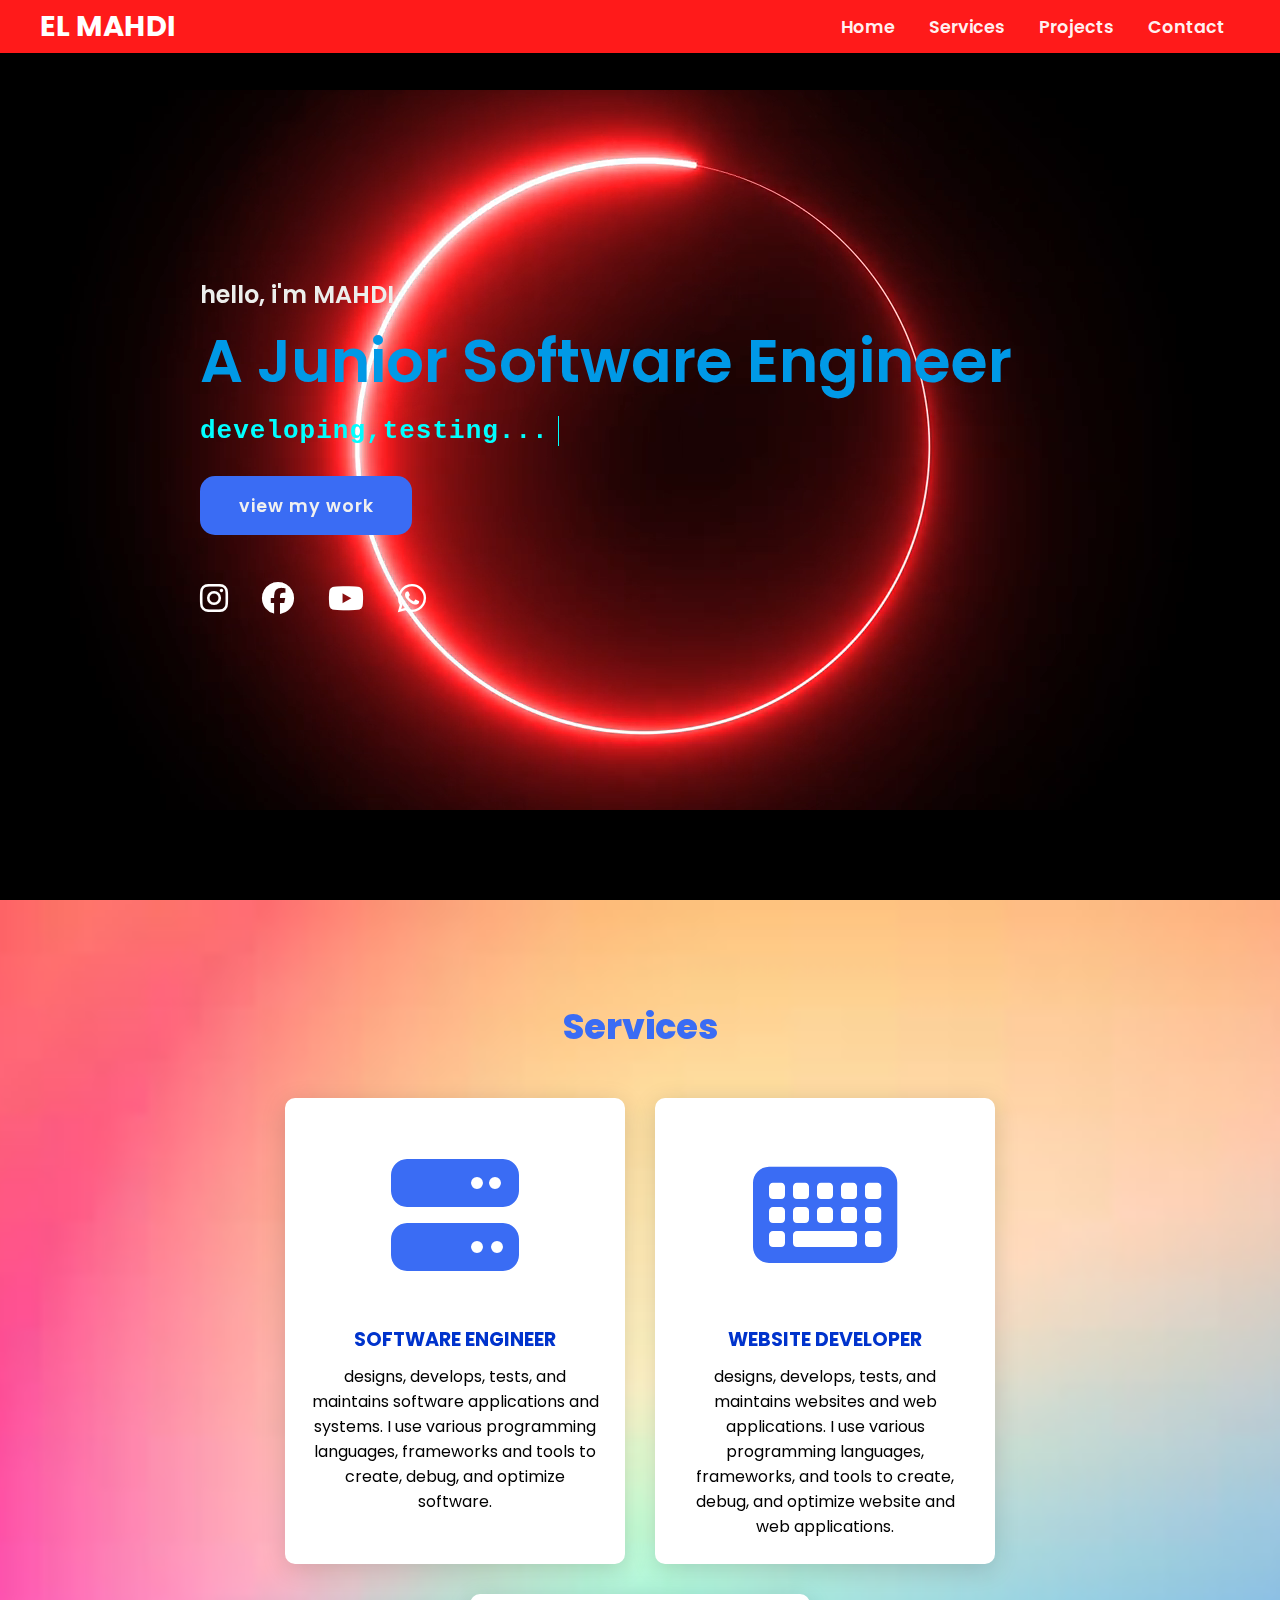
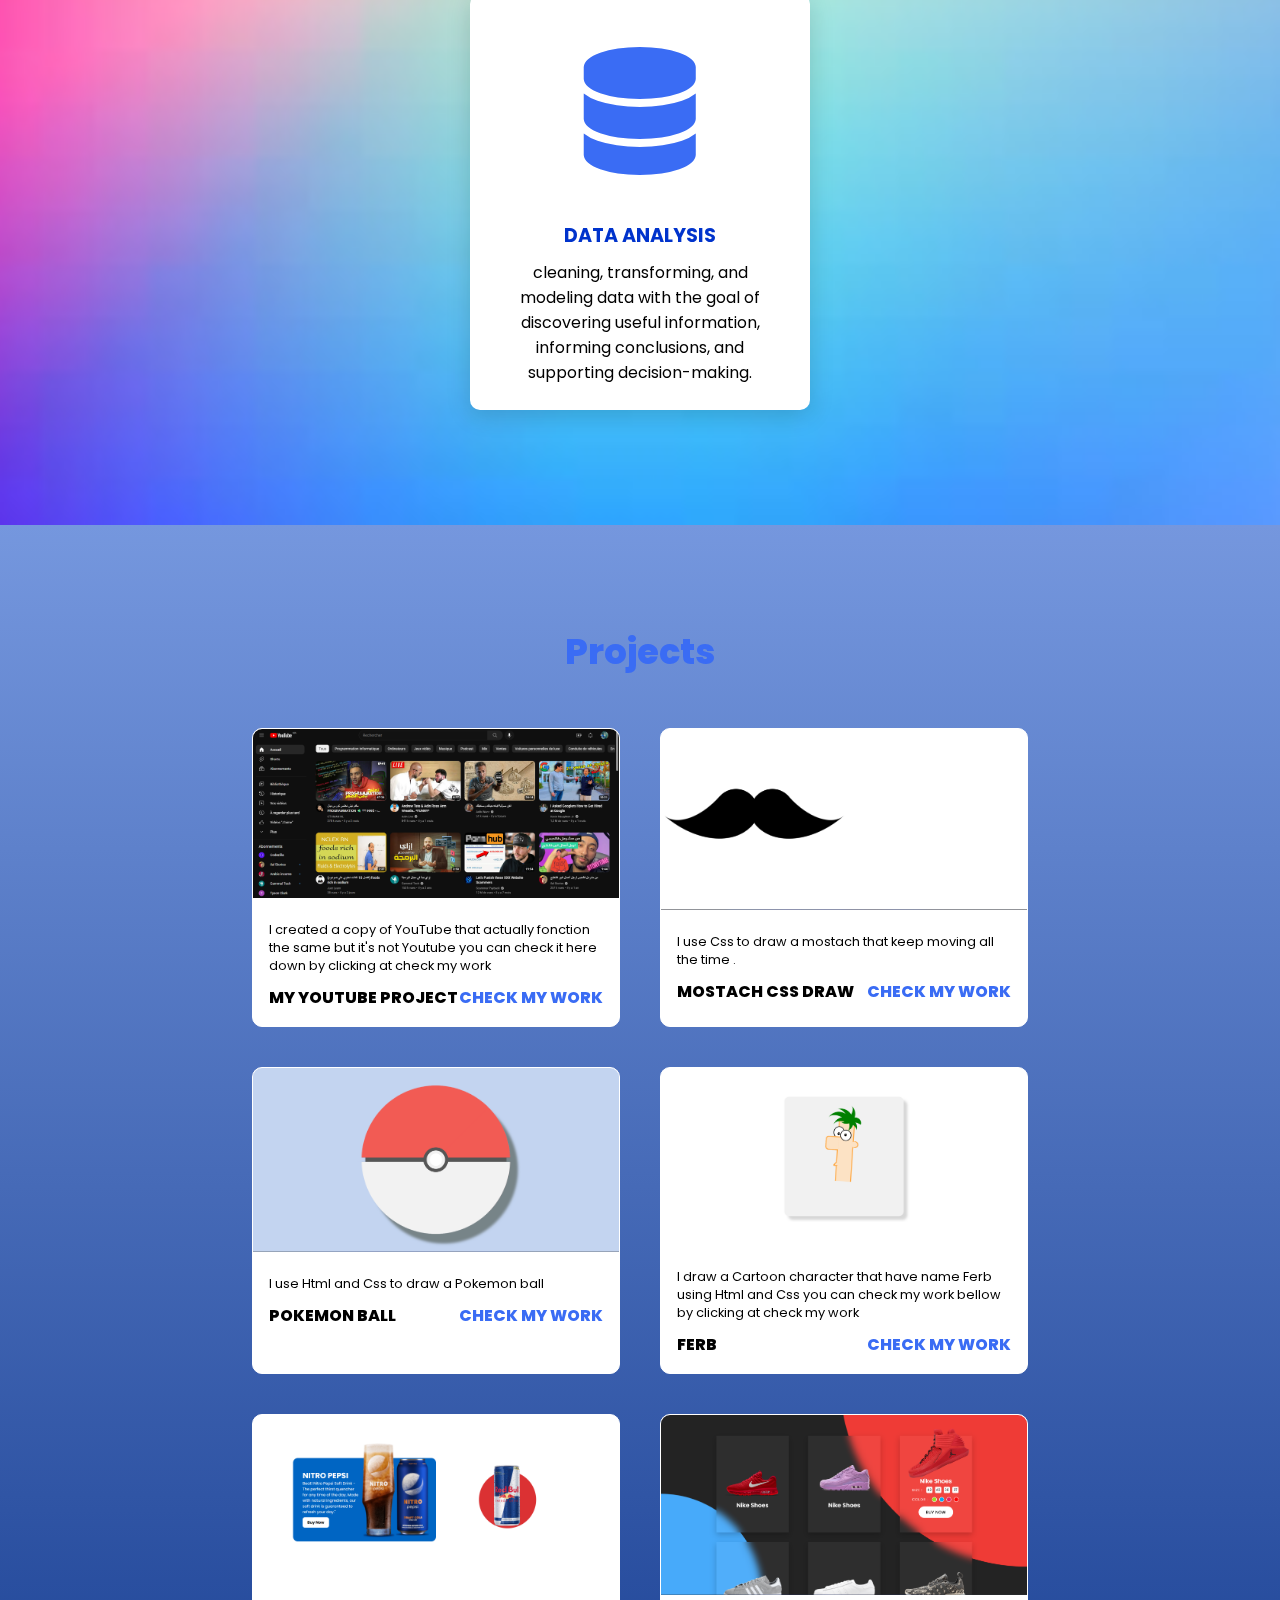
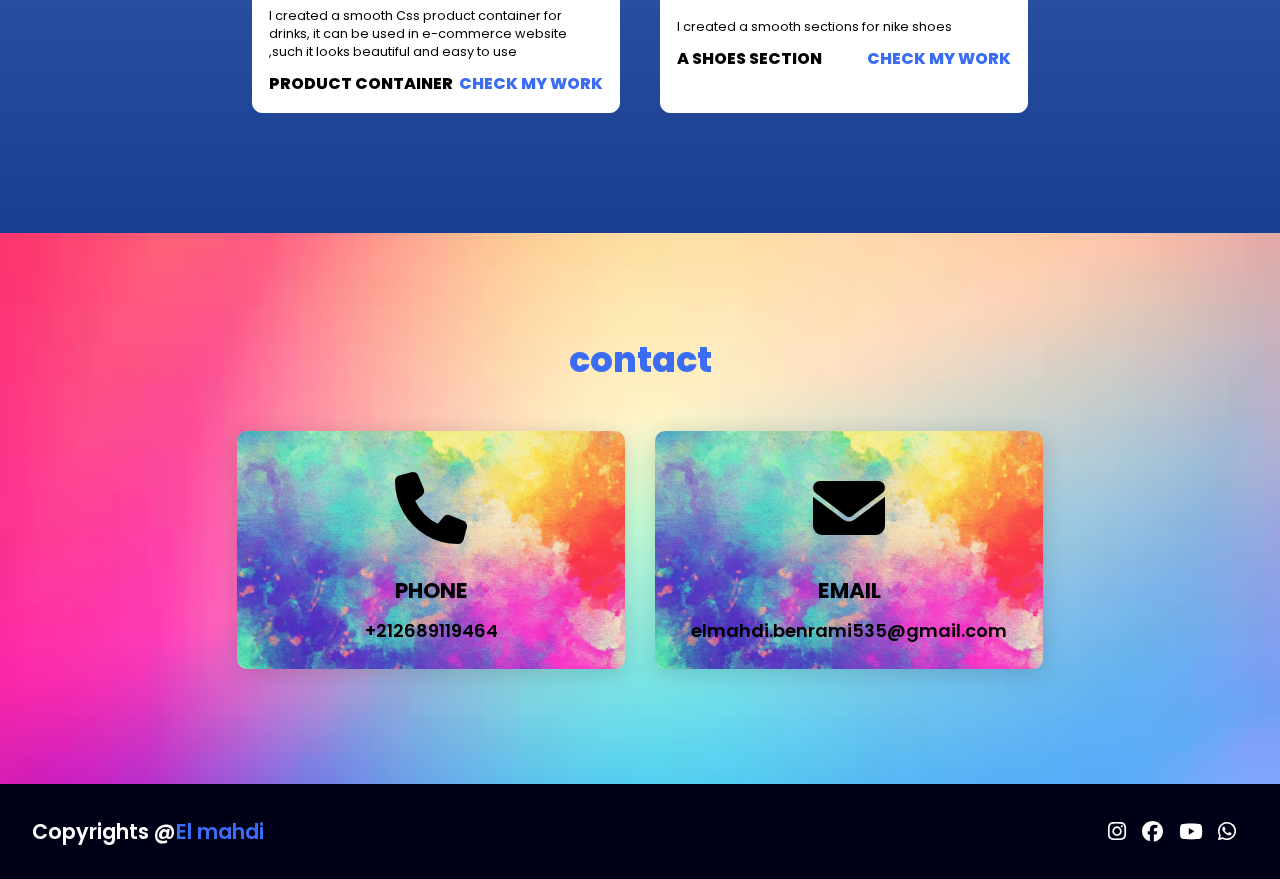
==== EL mahdi benrami/index.html @ 3c707ab7 "Add files via upload" ====
<!DOCTYPE html>
<html lang="en">
<head>
    <meta charset="UTF-8">
    <meta http-equiv="X-UA-Compatible" content="IE=edge">
    <meta name="viewport" content="width=device-width, initial-scale=1.0">
    <link rel="stylesheet" href="https://cdnjs.cloudflare.com/ajax/libs/font-awesome/6.1.1/css/all.min.css">
    <link rel="stylesheet" href="style.css">
    <title>EL MAHDI BENRAMI</title>
</head>
<body>
    <header>
    <a href="#" class="logo"> EL MAHDI </a>
    <nav class="navigation">
        <a href="#Home">Home</a>
        <a href="#services">Services </a>
        <a href="#projects">Projects </a>
        <a href="#contact">Contact  </a>
    </nav>
    </header>
    <section class="main"  id="Home">
        <div>
            <video autoplay muted loop class="myVideo">
                <source src="images/background-vid.mp4" type="video/mp4">
            </video>
            <h2>hello, i'm MAHDI<br><span>A Junior Software Engineer</span></h2>
            <h6> 
                <div class="wrapper">
                <div class="typing-demo">
                developing,testing...
                </div>
              </div>  
            </h6>
            <a href="#projects" class="main-btn">view my work</a>
            <div class="social-icons">
                <a href="https://www.instagram.com/elmahdi.bn/"><i class="fa-brands fa-instagram"></i></a>
                <a href="https://web.facebook.com/elmahdi535/"><i class="fa-brands fa-facebook"></i></a>
                <a href="https://www.youtube.com/channel/UCcJR5Y_60j73U5BV5Xv8eYw"><i class="fa-brands fa-youtube"></i></a>
                <a href="https://wa.me/message/GKH3WJZ5GASNC1"><i class="fa-brands fa-whatsapp"></i></a>
            </div>
        </div>
    </section>
    <section class="cards" id="services">
        <h2 class="title">Services</h2>
        <div class="content">
            <div class="card">
                <div class="icon">
                    <i class="fa-solid fa-server"></i>
                </div>
                <div class="info">
                    <h3>Software Engineer</h3>
                    <p>designs, develops, tests, and maintains software applications and systems. I use various programming languages, frameworks and tools to create, debug, and optimize software.</p>  
                </div>
            </div>
            <div class="card">
                <div class="icon">
                    <i class="fa-solid fa-keyboard"></i>
                </div>
                <div class="info">
                    <h3>WEBSITE DEVELOPER</h3>
                    <p>designs, develops, tests, and maintains websites and web applications. I use various programming languages, frameworks, and tools to create, debug, and optimize website and web applications.</p>
                </div>
            </div>
            <div class="card">
                <div class="icon">
                    <i class="fa-solid fa-database"></i>
                </div>
                <div class="info">
                    <h3>Data Analysis</h3>
                    <p>cleaning, transforming, and modeling data with the goal of discovering useful information, informing conclusions, and supporting decision-making.</p>           
                </div>
            </div>
        </div>
    </section>
    <section class="projects" id="projects">
        <h2 class="title">Projects
        </h2>
        <div class="content">
            <div class="project-card">
                <div class="project-image">
                    <img src="images/project 1.png">
                </div>
                <div class="project-info">
                    <p class="project-category">I created a copy of YouTube that actually fonction the same but it's not Youtube you can check it here down by clicking at check my work</p>
                    <strong class="project-title">
                        <span>My YouTube Project</span>
                        <a href="Project 1/index.html" class="more-details">check my work</a>
                    </strong>
                </div>
            </div>
            <div class="project-card">
                <div class="project-image">
                    <img src="images/project 2.png">
                </div>
                <div class="project-info">
                    <p class="project-category">I use Css to draw a mostach that keep moving all the time .</p>
                    <strong class="project-title">
                        <span>Mostach css Draw </span>
                        <a href="project 2/index.html" class="more-details">check my work</a>
                    </strong>
                </div>
            </div>
            <div class="project-card">
                <div class="project-image">
                    <img src="images/project 3.png">
                </div>
                <div class="project-info">
                    <p class="project-category">I use Html and Css to draw a Pokemon ball</p>
                    <strong class="project-title">
                        <span>Pokemon ball</span>
                        <a href="project 3/index.html" class="more-details">Check my work</a>
                    </strong>
                </div>
            </div>
            <div class="project-card">
                <div class="project-image">
                    <img src="images/project 4.png">
                </div>
                <div class="project-info">
                    <p class="project-category">I draw a Cartoon character that have name Ferb using Html and Css you can check my work bellow by clicking at check my work</p>
                    <strong class="project-title">
                        <span>Ferb</span>
                        <a href="project 4/index.html" class="more-details">Check my work</a>
                    </strong>
                </div>
            </div>
            <div class="project-card">
                <div class="project-image">
                    <img src="images/project 5.png">
                </div>
                <div class="project-info">
                    <p class="project-category">I created a smooth Css product container for drinks, it can be used in e-commerce website ,such it looks beautiful and easy to use</p>
                    <strong class="project-title">
                        <span>Product container</span>
                        <a href="Product-projet-1/index.html" class="more-details">Check my work</a>
                    </strong>
                </div>
            </div>
            <div class="project-card">
                <div class="project-image">
                    <img src="images/project 6.png">
                </div>
                <div class="project-info">
                    <p class="project-category">I created a smooth sections for nike shoes</p>
                    <strong class="project-title">
                        <span>A shoes Section</span>
                        <a href="product-projet-2/index.html" class="more-details">Check my work</a>
                    </strong>
                </div>
            </div>
        </div>
    </section>
    <section class="cards contact" id="contact">
        <h2 class="title">contact</h2>
        <div class="content">
            <div class="contact_cards">
                <a href="tel:+212689119464">
                <div class="icon">
                    <i class="fa-solid fa-phone"></i>
                </div>
                <div class="info">
                    <h3>Phone</h3>
                    <a href="tel:+212689119464">+212689119464</a>           
                </div>
                </a>
            </div>
            <div class="contact_cards">
                <a href="mailto:elmahdi.benrami535@gmail.com">
                <div class="icon">
                    <i class="fa-solid fa-envelope"></i>
                </div>
                <div class="info">
                    <h3>Email</h3>
                    <a href="mailto:elmahdi.benrami535@gmail.com">elmahdi.benrami535@gmail.com</a>
                </div>
                </a>
            </div>
        </div>
    </section>
    <footer class="footer">
        <p class="footer-title">Copyrights @<span>El mahdi</span></p>
        <div class="social-icons">
            <a href="https://www.instagram.com/elmahdi.bn/"><i class="fa-brands fa-instagram"></i></a>
            <a href="https://web.facebook.com/elmahdi535/"><i class="fa-brands fa-facebook"></i></a>
            <a href="https://www.youtube.com/channel/UCcJR5Y_60j73U5BV5Xv8eYw"><i class="fa-brands fa-youtube"></i></a>
            <a href="+212689119464"><i class="fa-brands fa-whatsapp"></i></a>
        </div>
    </footer>
</body>
</html>
---- EL mahdi benrami/style.css ----
/*the best way to style our css is to put this 
!DOCTYPE html>
<html lang="en">
<head>
    <meta charset="UTF-8">
    <meta http-equiv="X-UA-Compatible" content="IE=edge">
    <meta name="viewport" content="width=device-width, initial-scale=1.0">
    <link rel="stylesheet" href="https://cdnjs.cloudflare.com/ajax/libs/font-awesome/6.1.1/css/all.min.css">
    <link rel="stylesheet" href="style.css">
    <title>EL MAHDI BENRAMI</title>
</head>
<body>
    <header>
       bla bla bla bla bla bla
    </header>
    <section>
       bla bla bla bla 
    </section>
    <footer>
       bla bla
    </footer>
</body>    
</html>
*/
@import url('https://fonts.googleapis.com/css2?family=Poppins:ital,wght@0,100;0,200;0,300;0,400;0,500;0,600;0,700;0,800;0,900;1,100;1,200;1,300;1,400;1,500;1,600;1,700;1,800;1,900&display=swap');

*{
    font-family: 'Poppins', sans-serif;            /*we use this to reset css*/
    margin: 0;
    padding: 0;
    box-sizing: border-box;
    scroll-behavior: smooth;
}

header{
    background: #ff1a1a;
    width: 100%;
    position: fixed;/*to make the header not moving when we do scrole*/
    z-index: 999;
    display: flex;
    justify-content: space-between;
    align-items: center;
    padding: 5px 40px ;
}

.logo {
    text-decoration: none;
    color: #ffffff;
    text-transform:uppercase;/*to make all the letter capital*/
    font-weight: 700;
    font-size: 1.8em;
}


.navigation a{
    color: rgba(255, 255, 255, 0.952); /*to change the 
    color of the writing in the navigation a*/
    text-decoration: none; /*to delete the line under the (a) element*/
    font-size: 1.1em;
    font-weight: 600;
    padding-left: 15px;
    padding-right: 15px;
    border-radius: 15px;
}

.navigation a:hover{
    background: #fff;/*The CSS background properties are used to add background effects for elements.*/
    color: #2b1055;
}


section {
    padding: 100px 200px;
}


.main{
    width: 100%;
    min-height: 100vh;
    display: flex;
    align-items: center;
}

.main video{          
    display: block;
    position: absolute;    
    background-position: center;
    background-repeat: no-repeat;
    background-size: cover;
    top: 0;
    left: 0;
    right: 0;
    bottom: 0;
    width: 100%;
    height: 100%;
    z-index: -1;
    background-color: #000;
}



.main h2{
    color: rgb(236, 238, 236);
    font-size: 1.5em;
    font-weight: 600;
}

.main h2 span{
    display: inline-block;
    margin-top: 4px;
    color: #0099e6;
    font-size: 2.5em;
    font-weight: 600;
}

.main h6{
    color: #00ffff;
    font-size:1em;
    font-weight: 600;
    letter-spacing: 1px;
    margin-top: 10px;
    margin-bottom: 30px;
}

.main-btn{
    color:#f0f0f0;
    background-color:#3a6cf4;
    text-decoration: none;
    font-size:1.1em;
    font-weight:600;
    display: inline-block;
    padding: 0.9375em 2.1875em;
    letter-spacing: 1px;
    border-radius: 15px;
    margin-bottom: 40px;
    transition: 1s ease;
}

.main-btn:hover{
    background-color:#0033cc;
    transform: scale(1.1)
}

.social-icons a{
    color: #fff;
    font-size: 2em;
    padding-right:30px;
}

.social-icons a:hover{
    transition: 0.7s ease;
    color: blue;
}

.title{
    display: flex;
    justify-content: center;
    color: #3a6cf4;
    font-size: 2.2em;
    font-weight: 800;
    margin-bottom: 30px;    
}

.content {
    display: flex;
    justify-content: center;
    flex-direction: row;
    flex-wrap: wrap;
}

.card {
    background-color: #fff;
    width: 21.25em;
    box-shadow: 0 5px 25px rgba(1 1 1 / 15%);
    border-radius: 10px;
    padding: 25px;
    margin: 15px;
}

.card:hover{
    transform: scale(1.1);
    transition:0.7s ease;
}

.card:hover{
    transform: scale(1.1)
}

.icon {
    color: #3a6cf4;
    font-size: 8em;
    text-align: center;
}

.info {
    text-align: center;
}

.info h3{
    color:#0033cc;
    font-size: 1.2em;
    font-weight: 700;
    margin: 10px;
    text-transform: uppercase;
}


.projects{
    background: linear-gradient(#7597de,#183e91);
}

.projects .content{
    margin-top: 30px;
}

.project-card{
    background-color: #fff;
    border: 1px solid #fff;
    min-height: 14em;
    width: 23em;
    overflow: hidden;
    border-radius: 10px;
    margin: 20px; 
    transition: 0.7s ease;
}
   
.project-card:hover{
    transform: scale(1.1);
}

.project-card:hover .project-image{
    opacity:0.9;
}

.project-image img{
    width: 100%;
}

.project-image{
    background-size: cover; /*to make all the pic shows without any cut */
    background-position: center;/*to make the pic in center */
}

.project-info{
    padding: 1em;
}

.project-category{
    font-size: 0.8em;
    color:#000;
}

.project-title{
    display: flex;
    justify-content: space-between;
    text-transform: uppercase;
    font-weight: 800;
    margin-top: 10px;
}

.more-details{
    text-decoration: none;
    color:#3a6cf4;
}

.more-details:hover{
    color:#0050fc;
}

.contact .icon{
    font-size: 4.5em;
}

.contact .info h3{
    color: #000;
}

.contact .info a{
    text-decoration: none;
    color: #000;
}

.contact .info a{
    font-size: 18px;
    font-weight: 600;
    text-align: center;
}

.cards{
    background: url(images/cards_background.jpg) no-repeat;
    background-position: center;
    background-size: cover;
}


.contact .contact_cards:hover{
    transform: scale(1.1);
    transition:0.7s ease;
}

.contact_cards{
    background-color: #fff;
    width: 24.25em;
    box-shadow: 0 5px 25px rgba(1 1 1 / 15%);
    border-radius: 10px;
    padding: 25px;
    margin: 15px;
}

.contact_cards:hover{
    transform: scale(1.1)
}

.contact_cards{
    background: url(images/background.card.jpg) no-repeat;
    background-position: center;
    background-size: cover;
}

.contact_cards i{
    color: #000;
}

.footer{
    background-color: #000016;
    color: #fff;
    padding: 2em;
    display:flex ;
    justify-content: space-between;
}

.footer-title{
    font-size: 1.3em;
    font-weight: 600;
}

.footer-title span{
    color: #3a6cf4;
}

.footer .social-icons a{
    font-size: 1.3em;
    padding: 0 12px 0 0;
}

.typing-demo {
    width: 23ch;
    animation: typing 2s steps(30), blink 0.5s step-end infinite alternate;
    white-space: nowrap;
    overflow: hidden;
    border-right: 1px solid;
    font-family: monospace;
    font-size: 2em;
  }



  @keyframes typing {
    from {
      width: 0;
    }
  }
  
  @keyframes blink {
    50% {
      border-color: transparent;
    }
  }

@media (max-width:1023px){
    
    header{
        padding: 12px 20px;
    }
    
    .navigation a{
        padding-left: 10px;
    }
    
    .title{
        font-size: 1.8em;  
    }
   
    section{
        padding: 80px 20px;
    }

    .main-content h2{
        font-size: 1em;
    }

    .main-content h3{
        font-size: 1.6em;
    }

    .content{
        flex-direction: column;
        align-items: center;
    }
}

@media (max-width:641px){
    body{
        font-size: 12px;
    }

    .main-content h2{
        font-size: 0.8em;;
    }

    .main-content h3{
        font-size: 1.4em;
    }
}

@media (max-width:300px){
    body{
        font-size: 10px;
    }
}
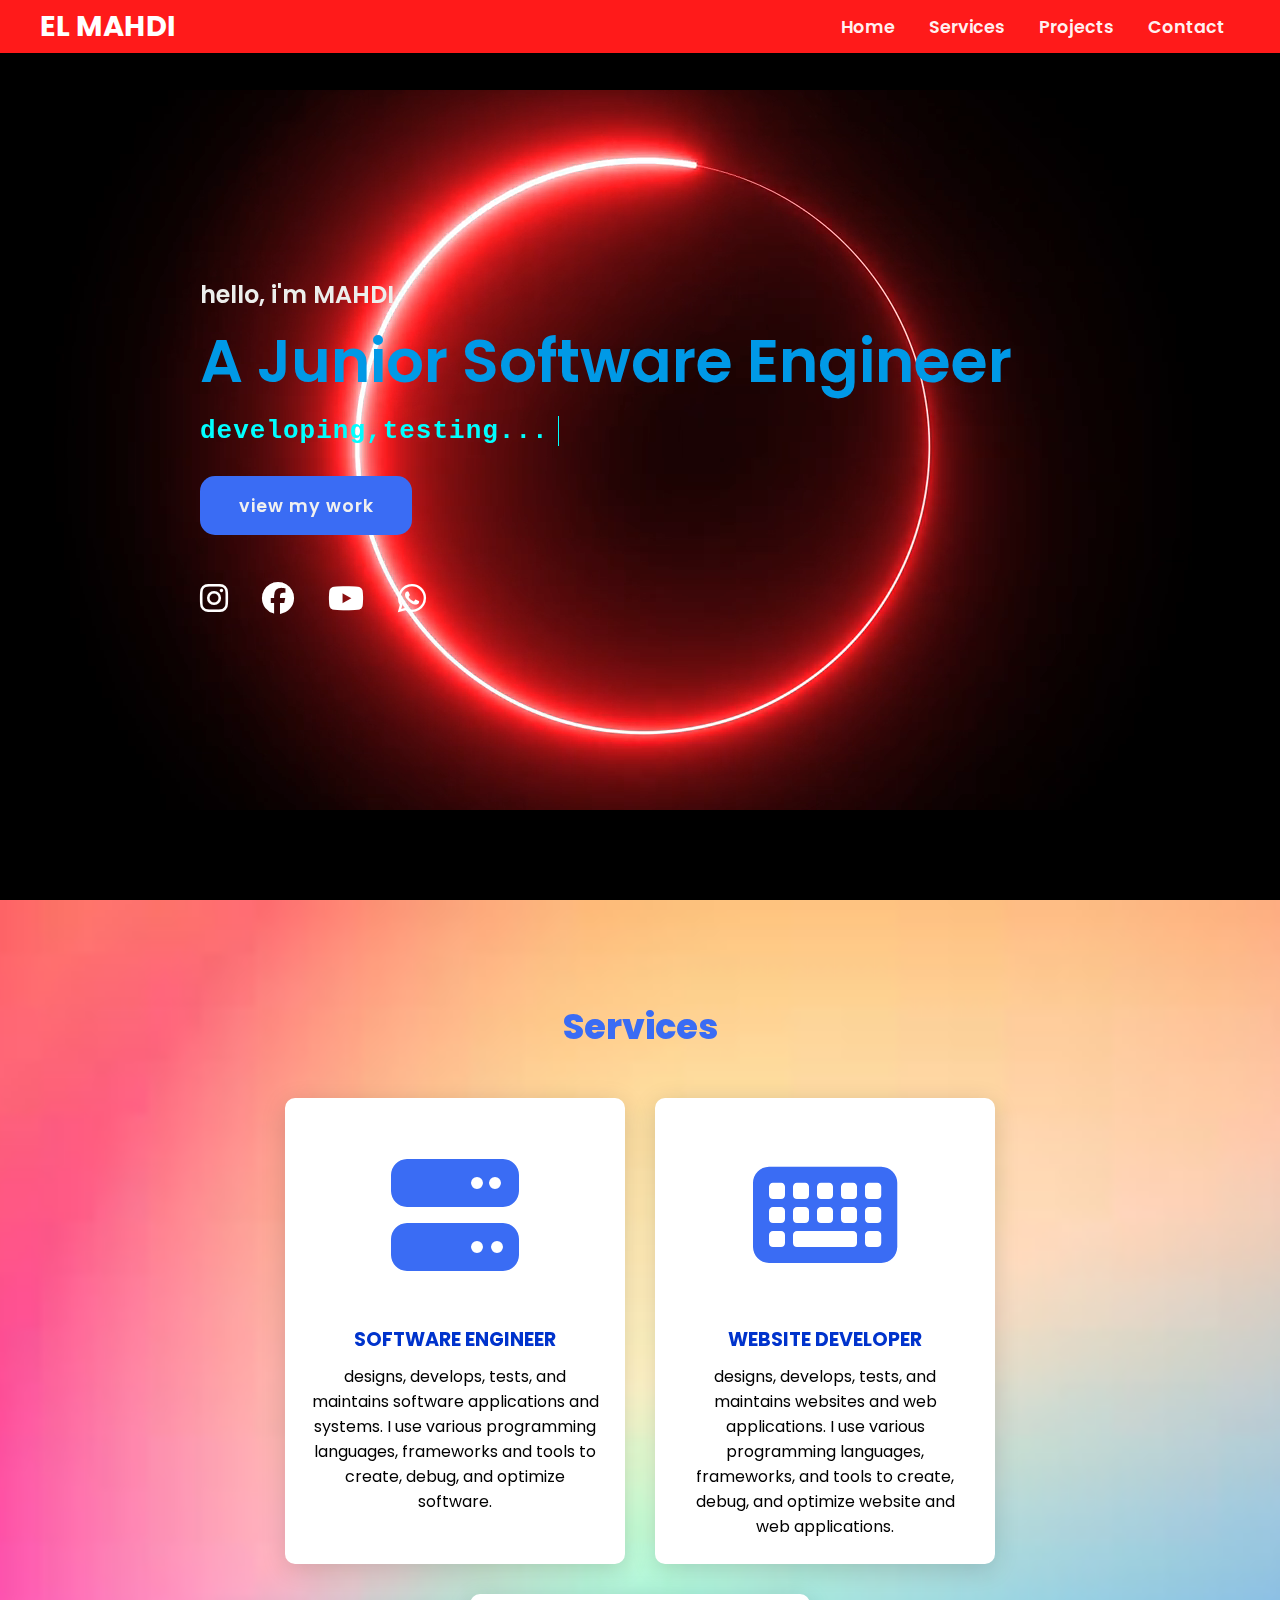
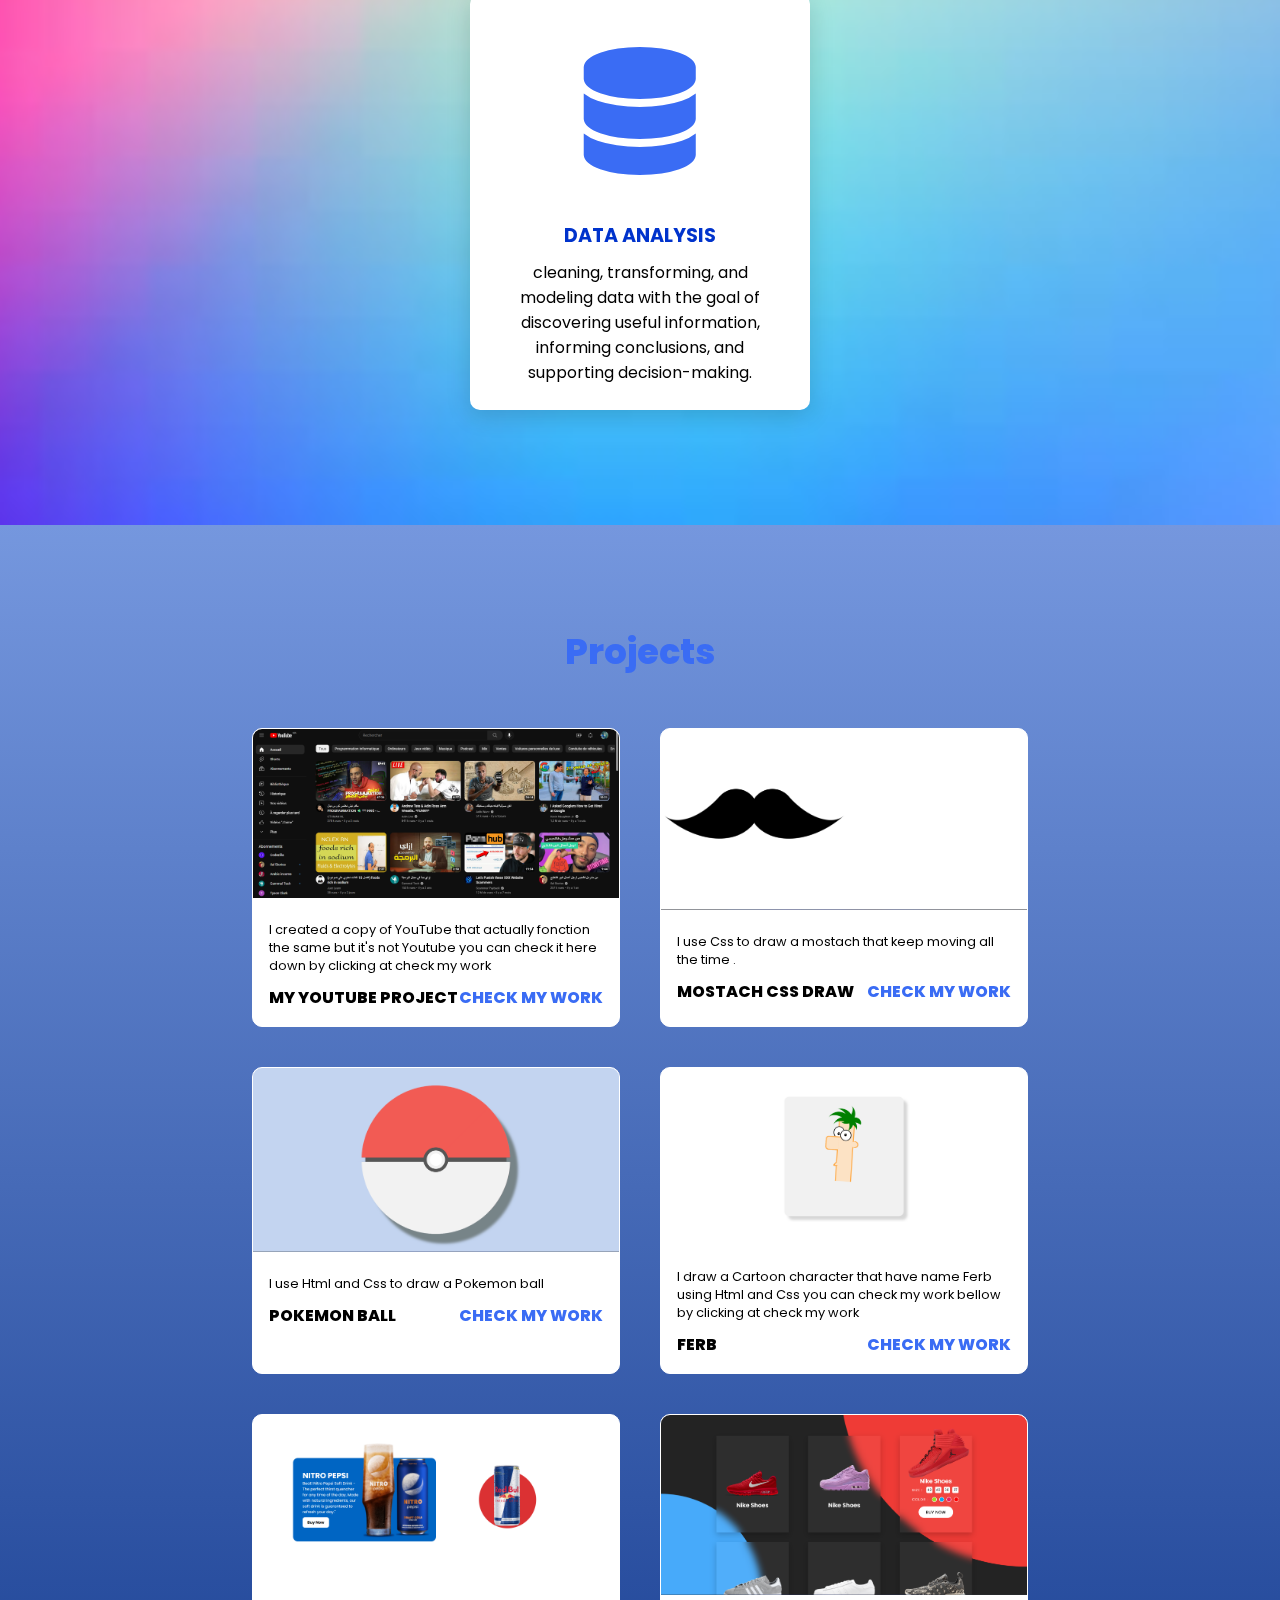
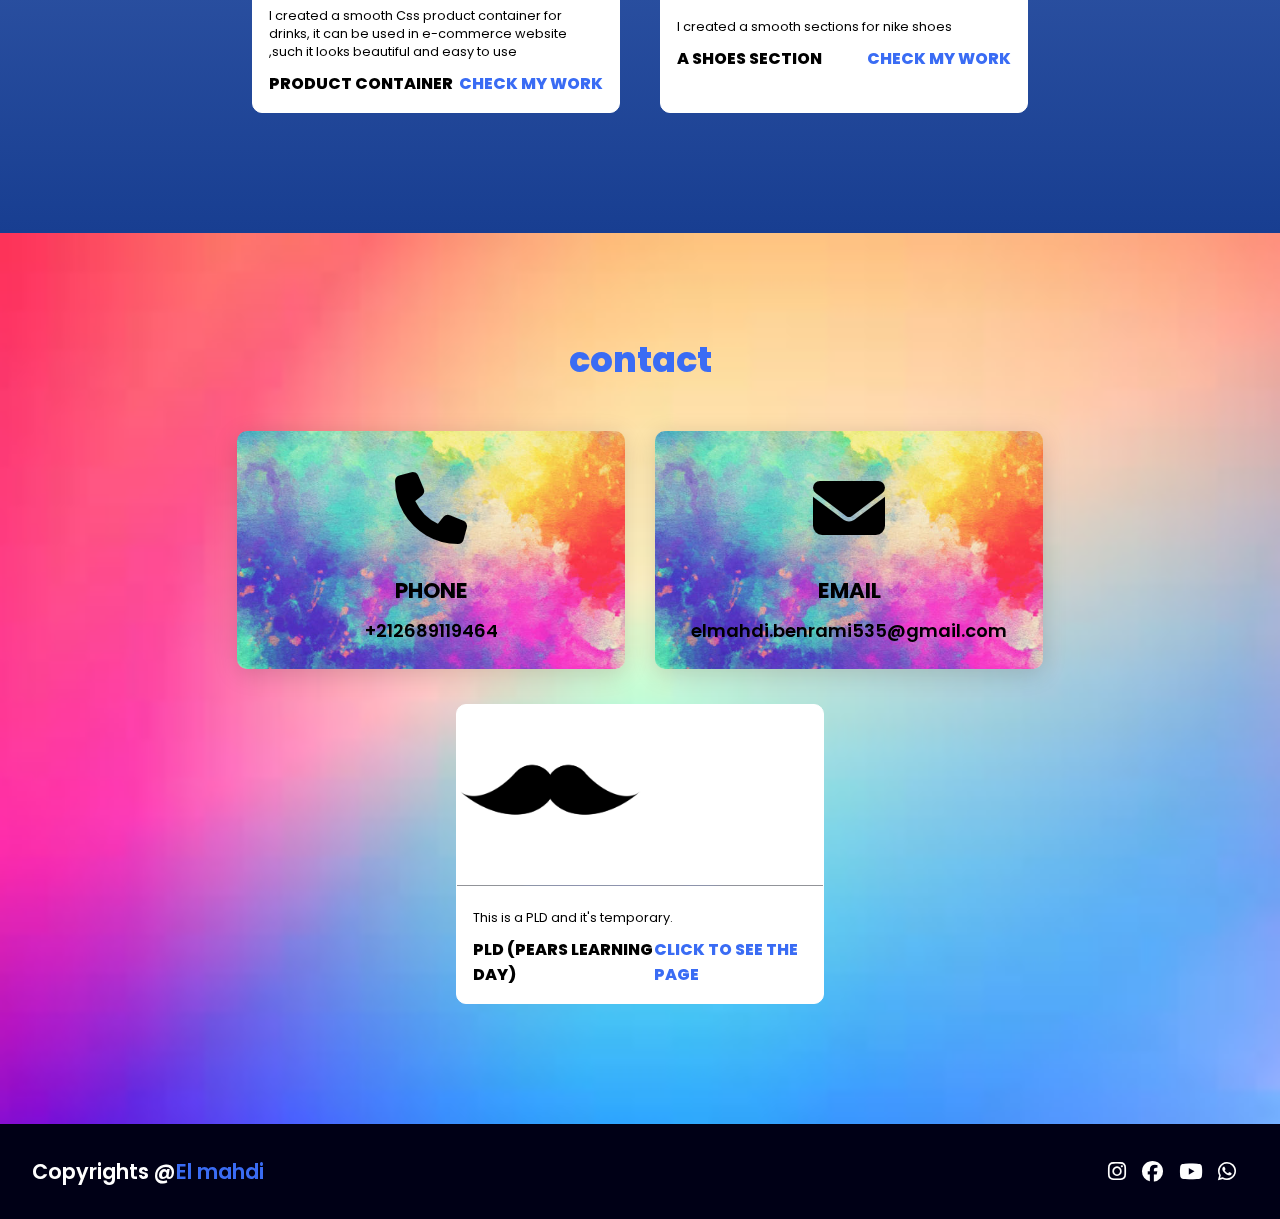
==== commit 3e8bbf71: "new edit in the home page add new project" ====
--- a/EL mahdi benrami/index.html
+++ b/EL mahdi benrami/index.html
@@ -175,6 +175,17 @@
                 </div>
                 </a>
             </div>
+            <div class="project-card">
+                <div class="project-image">
+                    <img src="images/project 2.png">
+                </div>
+                <div class="project-info">
+                    <p class="project-category">This is a PLD and it's temporary.</p>
+                    <strong class="project-title">
+                        <span>PLD (Pears learning day) </span>
+                        <a href="" class="more-details">click to see the page </a>
+                    </strong>
+                </div>
         </div>
     </section>
     <footer class="footer">
